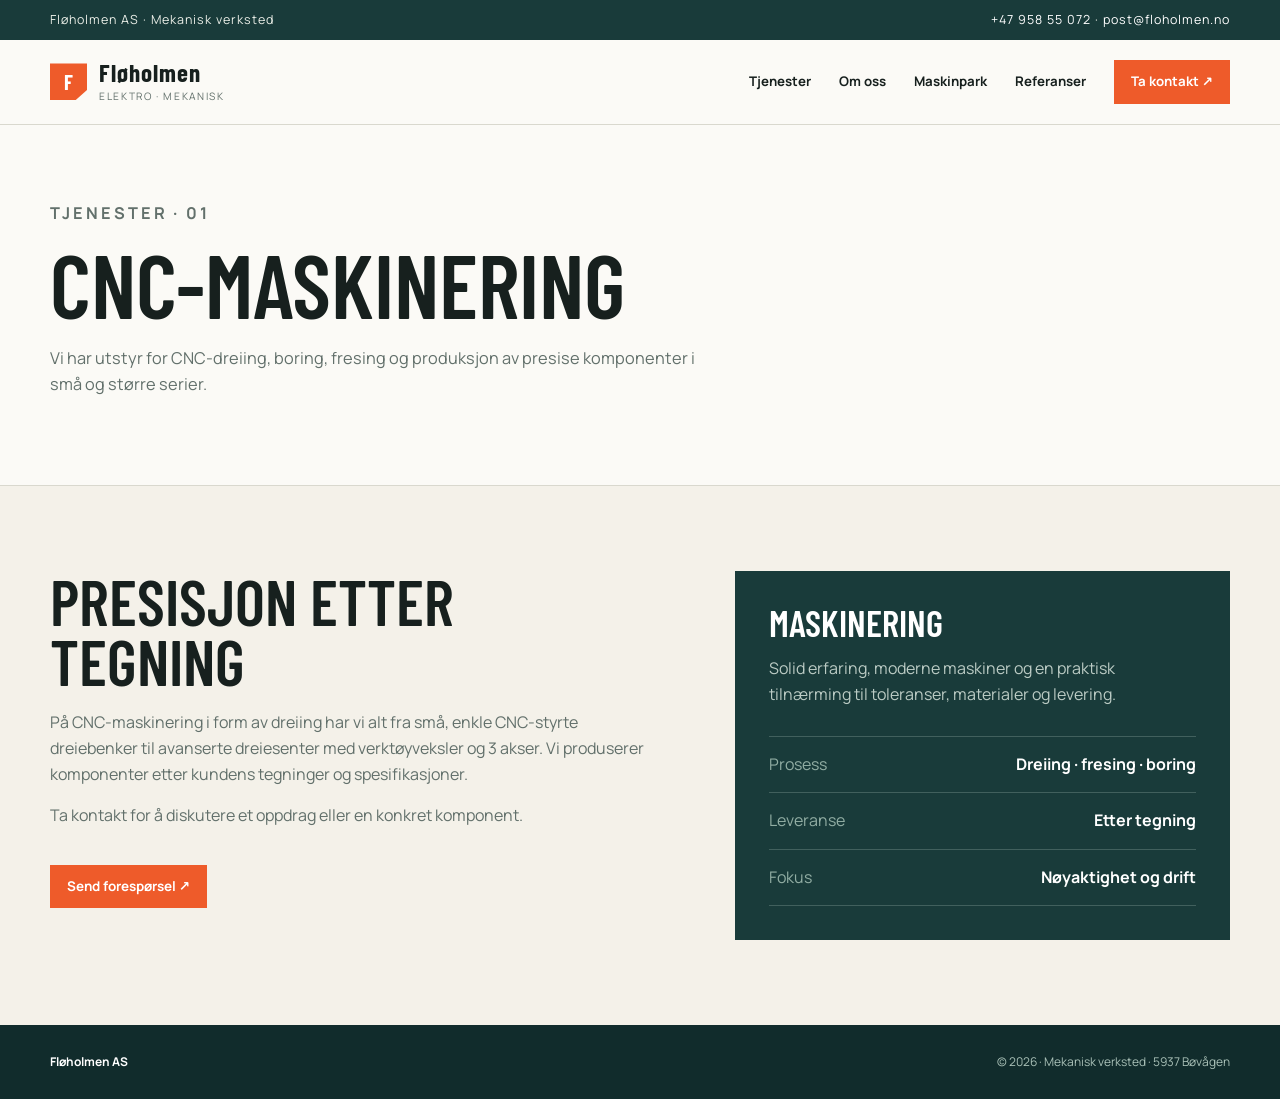
==== cnc-maskinering.html @ 1b57cfc4 "Restore full site pages and legacy galleries" ====
<!doctype html><html lang="no"><head><meta charset="utf-8"><meta name="viewport" content="width=device-width, initial-scale=1"><meta name="description" content="CNC-maskinering | Fløholmen AS"><title>CNC-maskinering | Fløholmen AS</title><link rel="preconnect" href="https://fonts.googleapis.com"><link rel="preconnect" href="https://fonts.gstatic.com" crossorigin><link href="https://fonts.googleapis.com/css2?family=Barlow+Condensed:wght@500;600;700&family=Manrope:wght@400;500;600;700&display=swap" rel="stylesheet"><link rel="stylesheet" href="styles.css"></head><body><div class="topbar"><div class="wrap"><span>Fløholmen AS · Mekanisk verksted</span><span><a href="tel:+4795855072">+47 958 55 072</a> · <a href="mailto:post@floholmen.no">post@floholmen.no</a></span></div></div><header><div class="wrap nav"><a class="brand" href="index.html"><span class="mark">F</span><span><strong>Fløholmen</strong><small>Elektro · Mekanisk</small></span></a><nav class="navlinks"><a href="tjenester.html">Tjenester</a><a href="om-oss.html">Om oss</a><a href="maskinpark.html">Maskinpark</a><a href="referanser.html">Referanser</a><a class="cta" href="kontakt.html">Ta kontakt ↗</a></nav></div></header><main><section class="page-hero"><div class="wrap"><p class="eyebrow">Tjenester · 01</p><h1>CNC-maskinering</h1><p>Vi har utstyr for CNC-dreiing, boring, fresing og produksjon av presise komponenter i små og større serier.</p></div></section><section class="content"><div class="wrap"><div class="intro-grid"><div><h2>Presisjon etter tegning</h2><p>På CNC-maskinering i form av dreiing har vi alt fra små, enkle CNC-styrte dreiebenker til avanserte dreiesenter med verktøyveksler og 3 akser. Vi produserer komponenter etter kundens tegninger og spesifikasjoner.</p><p>Ta kontakt for å diskutere et oppdrag eller en konkret komponent.</p><a class="button" href="kontakt.html">Send forespørsel ↗</a></div><div class="aside"><h3>Maskinering</h3><p>Solid erfaring, moderne maskiner og en praktisk tilnærming til toleranser, materialer og levering.</p><div class="list dark-list"><div><span>Prosess</span><b>Dreiing · fresing · boring</b></div><div><span>Leveranse</span><b>Etter tegning</b></div><div><span>Fokus</span><b>Nøyaktighet og drift</b></div></div></div></div></div></section></main><footer><div class="wrap footer-inner"><strong>Fløholmen AS</strong><span>© 2026 · Mekanisk verksted · 5937 Bøvågen</span></div></footer></body></html>
---- styles.css ----
:root{--ink:#17201e;--muted:#62706b;--paper:#f4f1e9;--cream:#fbfaf6;--orange:#ee5b2a;--orange-dark:#c8421c;--line:#d9d8ce;--teal:#193b3a;--max:1180px}*{box-sizing:border-box}html{scroll-behavior:smooth}body{margin:0;background:var(--paper);color:var(--ink);font-family:Manrope,system-ui,sans-serif;line-height:1.6}a{color:inherit;text-decoration:none}.wrap{width:min(calc(100% - 48px),var(--max));margin:auto}.topbar{background:var(--teal);color:#e9ede6;font-size:.78rem;letter-spacing:.08em}.topbar .wrap{display:flex;justify-content:space-between;padding:10px 0}.topbar a{color:#fff}header{background:var(--cream);border-bottom:1px solid var(--line);position:sticky;top:0;z-index:10}.nav{height:84px;display:flex;align-items:center;justify-content:space-between}.brand{display:flex;align-items:center;gap:12px}.mark{width:37px;height:37px;background:var(--orange);display:grid;place-items:center;color:#fff;font:700 21px/1 'Barlow Condensed';clip-path:polygon(0 0,100% 0,100% 72%,68% 100%,0 100%)}.brand strong{display:block;font:700 25px/1 'Barlow Condensed';letter-spacing:.04em}.brand small{display:block;color:var(--muted);font-size:.64rem;letter-spacing:.16em;text-transform:uppercase;margin-top:3px}.navlinks{display:flex;align-items:center;gap:28px;font-size:.83rem;font-weight:700}.navlinks a:hover{color:var(--orange)}.navlinks .cta,.button{background:var(--orange);color:#fff;padding:11px 17px}.navlinks .cta:hover,.button:hover{background:var(--orange-dark);color:#fff}.page-hero{background:var(--cream);padding:75px 0 72px;border-bottom:1px solid var(--line)}.eyebrow,.kicker{color:var(--orange);font-size:.75rem;font-weight:700;letter-spacing:.18em;text-transform:uppercase;margin:0 0 18px}.page-hero h1{font:600 clamp(3.4rem,7vw,6.8rem)/.88 'Barlow Condensed';text-transform:uppercase;max-width:800px;margin:0 0 22px}.page-hero p{max-width:650px;color:var(--muted);font-size:1.02rem}.button{display:inline-block;margin-top:20px;font-weight:700;font-size:.84rem}.content{padding:85px 0}.intro-grid{display:grid;grid-template-columns:1.1fr .9fr;gap:80px}.content h2{font:600 clamp(2.8rem,5vw,4.6rem)/.93 'Barlow Condensed';text-transform:uppercase;margin:0 0 20px}.content h3{font:600 2.3rem/.95 'Barlow Condensed';text-transform:uppercase;margin:0 0 15px}.content p{color:var(--muted);max-width:700px}.aside{background:var(--teal);color:#fff;padding:34px}.aside p{color:#bbcbc4}.list{border-top:1px solid var(--line);margin-top:28px}.list div{padding:15px 0;border-bottom:1px solid var(--line);display:flex;justify-content:space-between;gap:20px}.list span{color:var(--muted)}.dark-list{border-color:#41605d}.dark-list div{border-color:#41605d}.dark-list span{color:#91ada3}.service-list{display:grid;grid-template-columns:repeat(3,1fr);gap:1px;background:var(--line);border:1px solid var(--line);margin-top:45px}.service-tile{background:var(--cream);padding:32px;min-height:250px}.service-tile h3{margin-top:30px}.service-tile .num{color:var(--orange);font:600 1rem 'Barlow Condensed'}.service-tile p{font-size:.88rem}.gallery{display:grid;grid-template-columns:repeat(3,1fr);gap:18px;margin-top:42px}.gallery figure{margin:0;background:var(--cream);border:1px solid var(--line);padding:9px}.gallery img{display:block;width:100%;height:230px;object-fit:cover;filter:saturate(.8)}.gallery figcaption{font-size:.76rem;color:var(--muted);padding:11px 4px 4px}.machine-grid{display:grid;grid-template-columns:1fr 1.3fr;gap:60px;align-items:start}.machine-copy ul{padding-left:20px;color:var(--muted)}.machine-copy li{padding:5px 0}.machine-grid .gallery{grid-template-columns:repeat(2,1fr);margin-top:0}.machine-grid .gallery img{height:180px}.contact-grid{display:grid;grid-template-columns:1fr 1fr;gap:28px}.contact-box{padding:38px;background:var(--cream);min-height:260px}.contact-box.orange{background:var(--orange);color:#fff}.contact-box.orange p{color:#fff}.contact-box a{display:block;font-size:1.1rem;font-weight:700;padding:11px 0;border-bottom:1px solid rgba(255,255,255,.35)}footer{background:#112c2c;color:#a9c0b7;padding:27px 0;font-size:.75rem}.footer-inner{display:flex;justify-content:space-between}.footer-inner strong{color:#fff}@media(max-width:800px){.wrap{width:min(calc(100% - 32px),var(--max))}.topbar .wrap{display:block}.topbar span+span{display:none}.nav{height:72px}.navlinks{gap:12px}.navlinks a:not(.cta){display:none}.page-hero{padding:55px 0}.content{padding:60px 0}.intro-grid,.machine-grid,.contact-grid{grid-template-columns:1fr;gap:35px}.service-list,.gallery{grid-template-columns:1fr}.gallery img{height:240px}.machine-grid .gallery{grid-template-columns:1fr}.machine-grid .gallery img{height:240px}.footer-inner{display:block}.footer-inner span{display:block;margin-top:7px}}
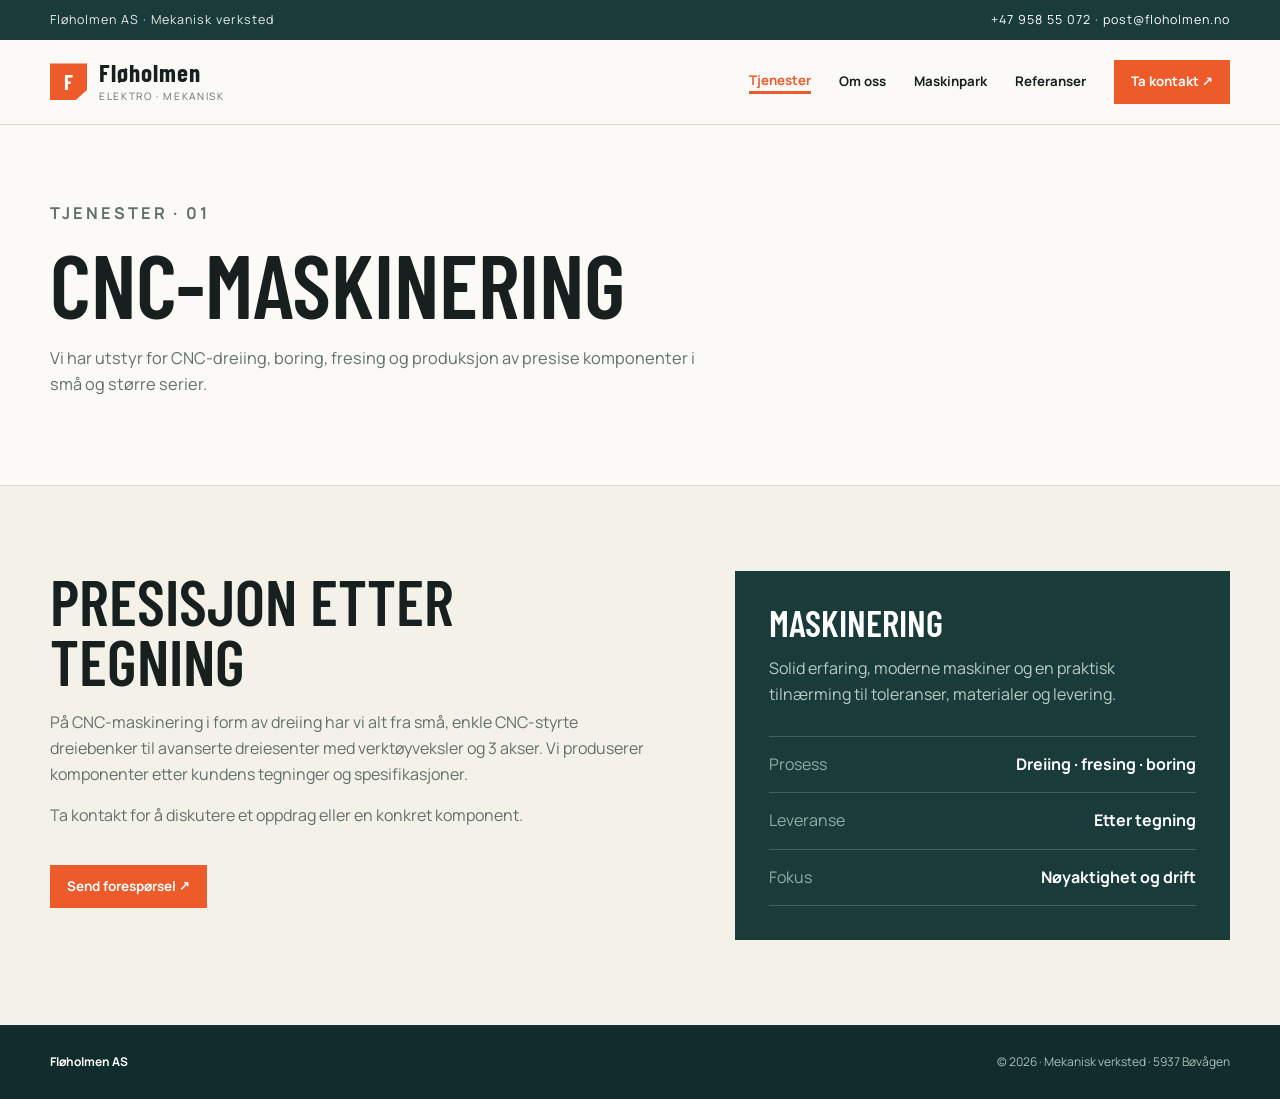
==== commit 704c3998: "Make active menu item visibly persistent" ====
--- a/cnc-maskinering.html
+++ b/cnc-maskinering.html
@@ -1 +1 @@
-<!doctype html><html lang="no"><head><meta charset="utf-8"><meta name="viewport" content="width=device-width, initial-scale=1"><meta name="description" content="CNC-maskinering | Fløholmen AS"><title>CNC-maskinering | Fløholmen AS</title><link rel="preconnect" href="https://fonts.googleapis.com"><link rel="preconnect" href="https://fonts.gstatic.com" crossorigin><link href="https://fonts.googleapis.com/css2?family=Barlow+Condensed:wght@500;600;700&family=Manrope:wght@400;500;600;700&display=swap" rel="stylesheet"><link rel="stylesheet" href="styles.css"></head><body><div class="topbar"><div class="wrap"><span>Fløholmen AS · Mekanisk verksted</span><span><a href="tel:+4795855072">+47 958 55 072</a> · <a href="mailto:post@floholmen.no">post@floholmen.no</a></span></div></div><header><div class="wrap nav"><a class="brand" href="index.html"><span class="mark">F</span><span><strong>Fløholmen</strong><small>Elektro · Mekanisk</small></span></a><nav class="navlinks"><a href="tjenester.html">Tjenester</a><a href="om-oss.html">Om oss</a><a href="maskinpark.html">Maskinpark</a><a href="referanser.html">Referanser</a><a class="cta" href="kontakt.html">Ta kontakt ↗</a></nav></div></header><main><section class="page-hero"><div class="wrap"><p class="eyebrow">Tjenester · 01</p><h1>CNC-maskinering</h1><p>Vi har utstyr for CNC-dreiing, boring, fresing og produksjon av presise komponenter i små og større serier.</p></div></section><section class="content"><div class="wrap"><div class="intro-grid"><div><h2>Presisjon etter tegning</h2><p>På CNC-maskinering i form av dreiing har vi alt fra små, enkle CNC-styrte dreiebenker til avanserte dreiesenter med verktøyveksler og 3 akser. Vi produserer komponenter etter kundens tegninger og spesifikasjoner.</p><p>Ta kontakt for å diskutere et oppdrag eller en konkret komponent.</p><a class="button" href="kontakt.html">Send forespørsel ↗</a></div><div class="aside"><h3>Maskinering</h3><p>Solid erfaring, moderne maskiner og en praktisk tilnærming til toleranser, materialer og levering.</p><div class="list dark-list"><div><span>Prosess</span><b>Dreiing · fresing · boring</b></div><div><span>Leveranse</span><b>Etter tegning</b></div><div><span>Fokus</span><b>Nøyaktighet og drift</b></div></div></div></div></div></section></main><footer><div class="wrap footer-inner"><strong>Fløholmen AS</strong><span>© 2026 · Mekanisk verksted · 5937 Bøvågen</span></div></footer></body></html>+<!doctype html><html lang="no"><head><meta charset="utf-8"><meta name="viewport" content="width=device-width, initial-scale=1"><meta name="description" content="CNC-maskinering | Fløholmen AS"><title>CNC-maskinering | Fløholmen AS</title><link rel="preconnect" href="https://fonts.googleapis.com"><link rel="preconnect" href="https://fonts.gstatic.com" crossorigin><link href="https://fonts.googleapis.com/css2?family=Barlow+Condensed:wght@500;600;700&family=Manrope:wght@400;500;600;700&display=swap" rel="stylesheet"><link rel="stylesheet" href="styles.css"><link rel="icon" type="image/svg+xml" href="favicon.svg"><link rel="shortcut icon" href="favicon.svg"></head><body><div class="topbar"><div class="wrap"><span>Fløholmen AS · Mekanisk verksted</span><span><a href="tel:+4795855072">+47 958 55 072</a> · <a href="mailto:post@floholmen.no">post@floholmen.no</a></span></div></div><header><div class="wrap nav"><a class="brand" href="index.html"><span class="mark">F</span><span><strong>Fløholmen</strong><small>Elektro · Mekanisk</small></span></a><nav class="navlinks"><a href="tjenester.html" class="active">Tjenester</a><a href="om-oss.html">Om oss</a><a href="maskinpark.html">Maskinpark</a><a href="referanser.html">Referanser</a><a class="cta" href="kontakt.html">Ta kontakt ↗</a></nav></div></header><main><section class="page-hero"><div class="wrap"><p class="eyebrow">Tjenester · 01</p><h1>CNC-maskinering</h1><p>Vi har utstyr for CNC-dreiing, boring, fresing og produksjon av presise komponenter i små og større serier.</p></div></section><section class="content"><div class="wrap"><div class="intro-grid"><div><h2>Presisjon etter tegning</h2><p>På CNC-maskinering i form av dreiing har vi alt fra små, enkle CNC-styrte dreiebenker til avanserte dreiesenter med verktøyveksler og 3 akser. Vi produserer komponenter etter kundens tegninger og spesifikasjoner.</p><p>Ta kontakt for å diskutere et oppdrag eller en konkret komponent.</p><a class="button" href="kontakt.html">Send forespørsel ↗</a></div><div class="aside"><h3>Maskinering</h3><p>Solid erfaring, moderne maskiner og en praktisk tilnærming til toleranser, materialer og levering.</p><div class="list dark-list"><div><span>Prosess</span><b>Dreiing · fresing · boring</b></div><div><span>Leveranse</span><b>Etter tegning</b></div><div><span>Fokus</span><b>Nøyaktighet og drift</b></div></div></div></div></div></section></main><footer><div class="wrap footer-inner"><strong>Fløholmen AS</strong><span>© 2026 · Mekanisk verksted · 5937 Bøvågen</span></div></footer><script src="nav.js"></script></body></html>
--- a/styles.css
+++ b/styles.css
@@ -1 +1 @@
-:root{--ink:#17201e;--muted:#62706b;--paper:#f4f1e9;--cream:#fbfaf6;--orange:#ee5b2a;--orange-dark:#c8421c;--line:#d9d8ce;--teal:#193b3a;--max:1180px}*{box-sizing:border-box}html{scroll-behavior:smooth}body{margin:0;background:var(--paper);color:var(--ink);font-family:Manrope,system-ui,sans-serif;line-height:1.6}a{color:inherit;text-decoration:none}.wrap{width:min(calc(100% - 48px),var(--max));margin:auto}.topbar{background:var(--teal);color:#e9ede6;font-size:.78rem;letter-spacing:.08em}.topbar .wrap{display:flex;justify-content:space-between;padding:10px 0}.topbar a{color:#fff}header{background:var(--cream);border-bottom:1px solid var(--line);position:sticky;top:0;z-index:10}.nav{height:84px;display:flex;align-items:center;justify-content:space-between}.brand{display:flex;align-items:center;gap:12px}.mark{width:37px;height:37px;background:var(--orange);display:grid;place-items:center;color:#fff;font:700 21px/1 'Barlow Condensed';clip-path:polygon(0 0,100% 0,100% 72%,68% 100%,0 100%)}.brand strong{display:block;font:700 25px/1 'Barlow Condensed';letter-spacing:.04em}.brand small{display:block;color:var(--muted);font-size:.64rem;letter-spacing:.16em;text-transform:uppercase;margin-top:3px}.navlinks{display:flex;align-items:center;gap:28px;font-size:.83rem;font-weight:700}.navlinks a:hover{color:var(--orange)}.navlinks .cta,.button{background:var(--orange);color:#fff;padding:11px 17px}.navlinks .cta:hover,.button:hover{background:var(--orange-dark);color:#fff}.page-hero{background:var(--cream);padding:75px 0 72px;border-bottom:1px solid var(--line)}.eyebrow,.kicker{color:var(--orange);font-size:.75rem;font-weight:700;letter-spacing:.18em;text-transform:uppercase;margin:0 0 18px}.page-hero h1{font:600 clamp(3.4rem,7vw,6.8rem)/.88 'Barlow Condensed';text-transform:uppercase;max-width:800px;margin:0 0 22px}.page-hero p{max-width:650px;color:var(--muted);font-size:1.02rem}.button{display:inline-block;margin-top:20px;font-weight:700;font-size:.84rem}.content{padding:85px 0}.intro-grid{display:grid;grid-template-columns:1.1fr .9fr;gap:80px}.content h2{font:600 clamp(2.8rem,5vw,4.6rem)/.93 'Barlow Condensed';text-transform:uppercase;margin:0 0 20px}.content h3{font:600 2.3rem/.95 'Barlow Condensed';text-transform:uppercase;margin:0 0 15px}.content p{color:var(--muted);max-width:700px}.aside{background:var(--teal);color:#fff;padding:34px}.aside p{color:#bbcbc4}.list{border-top:1px solid var(--line);margin-top:28px}.list div{padding:15px 0;border-bottom:1px solid var(--line);display:flex;justify-content:space-between;gap:20px}.list span{color:var(--muted)}.dark-list{border-color:#41605d}.dark-list div{border-color:#41605d}.dark-list span{color:#91ada3}.service-list{display:grid;grid-template-columns:repeat(3,1fr);gap:1px;background:var(--line);border:1px solid var(--line);margin-top:45px}.service-tile{background:var(--cream);padding:32px;min-height:250px}.service-tile h3{margin-top:30px}.service-tile .num{color:var(--orange);font:600 1rem 'Barlow Condensed'}.service-tile p{font-size:.88rem}.gallery{display:grid;grid-template-columns:repeat(3,1fr);gap:18px;margin-top:42px}.gallery figure{margin:0;background:var(--cream);border:1px solid var(--line);padding:9px}.gallery img{display:block;width:100%;height:230px;object-fit:cover;filter:saturate(.8)}.gallery figcaption{font-size:.76rem;color:var(--muted);padding:11px 4px 4px}.machine-grid{display:grid;grid-template-columns:1fr 1.3fr;gap:60px;align-items:start}.machine-copy ul{padding-left:20px;color:var(--muted)}.machine-copy li{padding:5px 0}.machine-grid .gallery{grid-template-columns:repeat(2,1fr);margin-top:0}.machine-grid .gallery img{height:180px}.contact-grid{display:grid;grid-template-columns:1fr 1fr;gap:28px}.contact-box{padding:38px;background:var(--cream);min-height:260px}.contact-box.orange{background:var(--orange);color:#fff}.contact-box.orange p{color:#fff}.contact-box a{display:block;font-size:1.1rem;font-weight:700;padding:11px 0;border-bottom:1px solid rgba(255,255,255,.35)}footer{background:#112c2c;color:#a9c0b7;padding:27px 0;font-size:.75rem}.footer-inner{display:flex;justify-content:space-between}.footer-inner strong{color:#fff}@media(max-width:800px){.wrap{width:min(calc(100% - 32px),var(--max))}.topbar .wrap{display:block}.topbar span+span{display:none}.nav{height:72px}.navlinks{gap:12px}.navlinks a:not(.cta){display:none}.page-hero{padding:55px 0}.content{padding:60px 0}.intro-grid,.machine-grid,.contact-grid{grid-template-columns:1fr;gap:35px}.service-list,.gallery{grid-template-columns:1fr}.gallery img{height:240px}.machine-grid .gallery{grid-template-columns:1fr}.machine-grid .gallery img{height:240px}.footer-inner{display:block}.footer-inner span{display:block;margin-top:7px}}
+:root{--ink:#17201e;--muted:#62706b;--paper:#f4f1e9;--cream:#fbfaf6;--orange:#ee5b2a;--orange-dark:#c8421c;--line:#d9d8ce;--teal:#193b3a;--max:1180px}*{box-sizing:border-box}html{scroll-behavior:smooth}body{margin:0;background:var(--paper);color:var(--ink);font-family:Manrope,system-ui,sans-serif;line-height:1.6}a{color:inherit;text-decoration:none}.wrap{width:min(calc(100% - 48px),var(--max));margin:auto}.topbar{background:var(--teal);color:#e9ede6;font-size:.78rem;letter-spacing:.08em}.topbar .wrap{display:flex;justify-content:space-between;padding:10px 0}.topbar a{color:#fff}header{background:var(--cream);border-bottom:1px solid var(--line);position:sticky;top:0;z-index:10}.nav{height:84px;display:flex;align-items:center;justify-content:space-between}.brand{display:flex;align-items:center;gap:12px}.mark{width:37px;height:37px;background:var(--orange);display:grid;place-items:center;color:#fff;font:700 21px/1 'Barlow Condensed';clip-path:polygon(0 0,100% 0,100% 72%,68% 100%,0 100%)}.brand strong{display:block;font:700 25px/1 'Barlow Condensed';letter-spacing:.04em}.brand small{display:block;color:var(--muted);font-size:.64rem;letter-spacing:.16em;text-transform:uppercase;margin-top:3px}.navlinks{display:flex;align-items:center;gap:28px;font-size:.83rem;font-weight:700}.navlinks a:hover,.navlinks a.active{color:var(--orange)!important}.navlinks a.active:not(.cta){border-bottom:3px solid var(--orange)}.navlinks .cta,.button{background:var(--orange);color:#fff;padding:11px 17px}.navlinks .cta:hover,.button:hover{background:var(--orange-dark);color:#fff}.navlinks .cta.active{background:var(--orange-dark);color:#fff}.page-hero{background:var(--cream);padding:75px 0 72px;border-bottom:1px solid var(--line)}.eyebrow,.kicker{color:var(--orange);font-size:.75rem;font-weight:700;letter-spacing:.18em;text-transform:uppercase;margin:0 0 18px}.page-hero h1{font:600 clamp(3.4rem,7vw,6.8rem)/.88 'Barlow Condensed';text-transform:uppercase;max-width:800px;margin:0 0 22px}.page-hero p{max-width:650px;color:var(--muted);font-size:1.02rem}.button{display:inline-block;margin-top:20px;font-weight:700;font-size:.84rem}.content{padding:85px 0}.intro-grid{display:grid;grid-template-columns:1.1fr .9fr;gap:80px}.content h2{font:600 clamp(2.8rem,5vw,4.6rem)/.93 'Barlow Condensed';text-transform:uppercase;margin:0 0 20px}.content h3{font:600 2.3rem/.95 'Barlow Condensed';text-transform:uppercase;margin:0 0 15px}.content p{color:var(--muted);max-width:700px}.aside{background:var(--teal);color:#fff;padding:34px}.aside p{color:#bbcbc4}.list{border-top:1px solid var(--line);margin-top:28px}.list div{padding:15px 0;border-bottom:1px solid var(--line);display:flex;justify-content:space-between;gap:20px}.list span{color:var(--muted)}.dark-list{border-color:#41605d}.dark-list div{border-color:#41605d}.dark-list span{color:#91ada3}.service-list{display:grid;grid-template-columns:repeat(3,1fr);gap:1px;background:var(--line);border:1px solid var(--line);margin-top:45px}.service-tile{background:var(--cream);padding:32px;min-height:250px}.service-tile h3{margin-top:30px}.service-tile .num{color:var(--orange);font:600 1rem 'Barlow Condensed'}.service-tile p{font-size:.88rem}.gallery{display:grid;grid-template-columns:repeat(3,1fr);gap:18px;margin-top:42px}.gallery figure{margin:0;background:var(--cream);border:1px solid var(--line);padding:9px}.gallery img{display:block;width:100%;height:230px;object-fit:cover;filter:saturate(.8)}.gallery figcaption{font-size:.76rem;color:var(--muted);padding:11px 4px 4px}.machine-grid{display:grid;grid-template-columns:1fr 1.3fr;gap:60px;align-items:start}.machine-copy ul{padding-left:20px;color:var(--muted)}.machine-copy li{padding:5px 0}.machine-grid .gallery{grid-template-columns:repeat(2,1fr);margin-top:0}.machine-grid .gallery img{height:180px}.contact-grid{display:grid;grid-template-columns:1fr 1fr;gap:28px}.contact-box{padding:38px;background:var(--cream);min-height:260px}.contact-box.orange{background:var(--orange);color:#fff}.contact-box.orange p{color:#fff}.contact-box a{display:block;font-size:1.1rem;font-weight:700;padding:11px 0;border-bottom:1px solid rgba(255,255,255,.35)}footer{background:#112c2c;color:#a9c0b7;padding:27px 0;font-size:.75rem}.footer-inner{display:flex;justify-content:space-between}.footer-inner strong{color:#fff}@media(max-width:800px){.wrap{width:min(calc(100% - 32px),var(--max))}.topbar .wrap{display:block}.topbar span+span{display:none}.nav{height:auto;min-height:72px;padding:14px 0;align-items:flex-start;flex-wrap:wrap;gap:12px}.navlinks{width:100%;order:3;display:grid;grid-template-columns:repeat(4,minmax(0,1fr));gap:8px}.navlinks a{display:flex!important;align-items:center;justify-content:center;white-space:nowrap;font-size:.68rem;padding:9px 3px}.navlinks .cta{grid-column:1/-1}.page-hero{padding:55px 0}.content{padding:60px 0}.intro-grid,.machine-grid,.contact-grid{grid-template-columns:1fr;gap:35px}.service-list,.gallery{grid-template-columns:1fr}.gallery img{height:240px}.machine-grid .gallery{grid-template-columns:1fr}.machine-grid .gallery img{height:240px}.footer-inner{display:block}.footer-inner span{display:block;margin-top:7px}}
